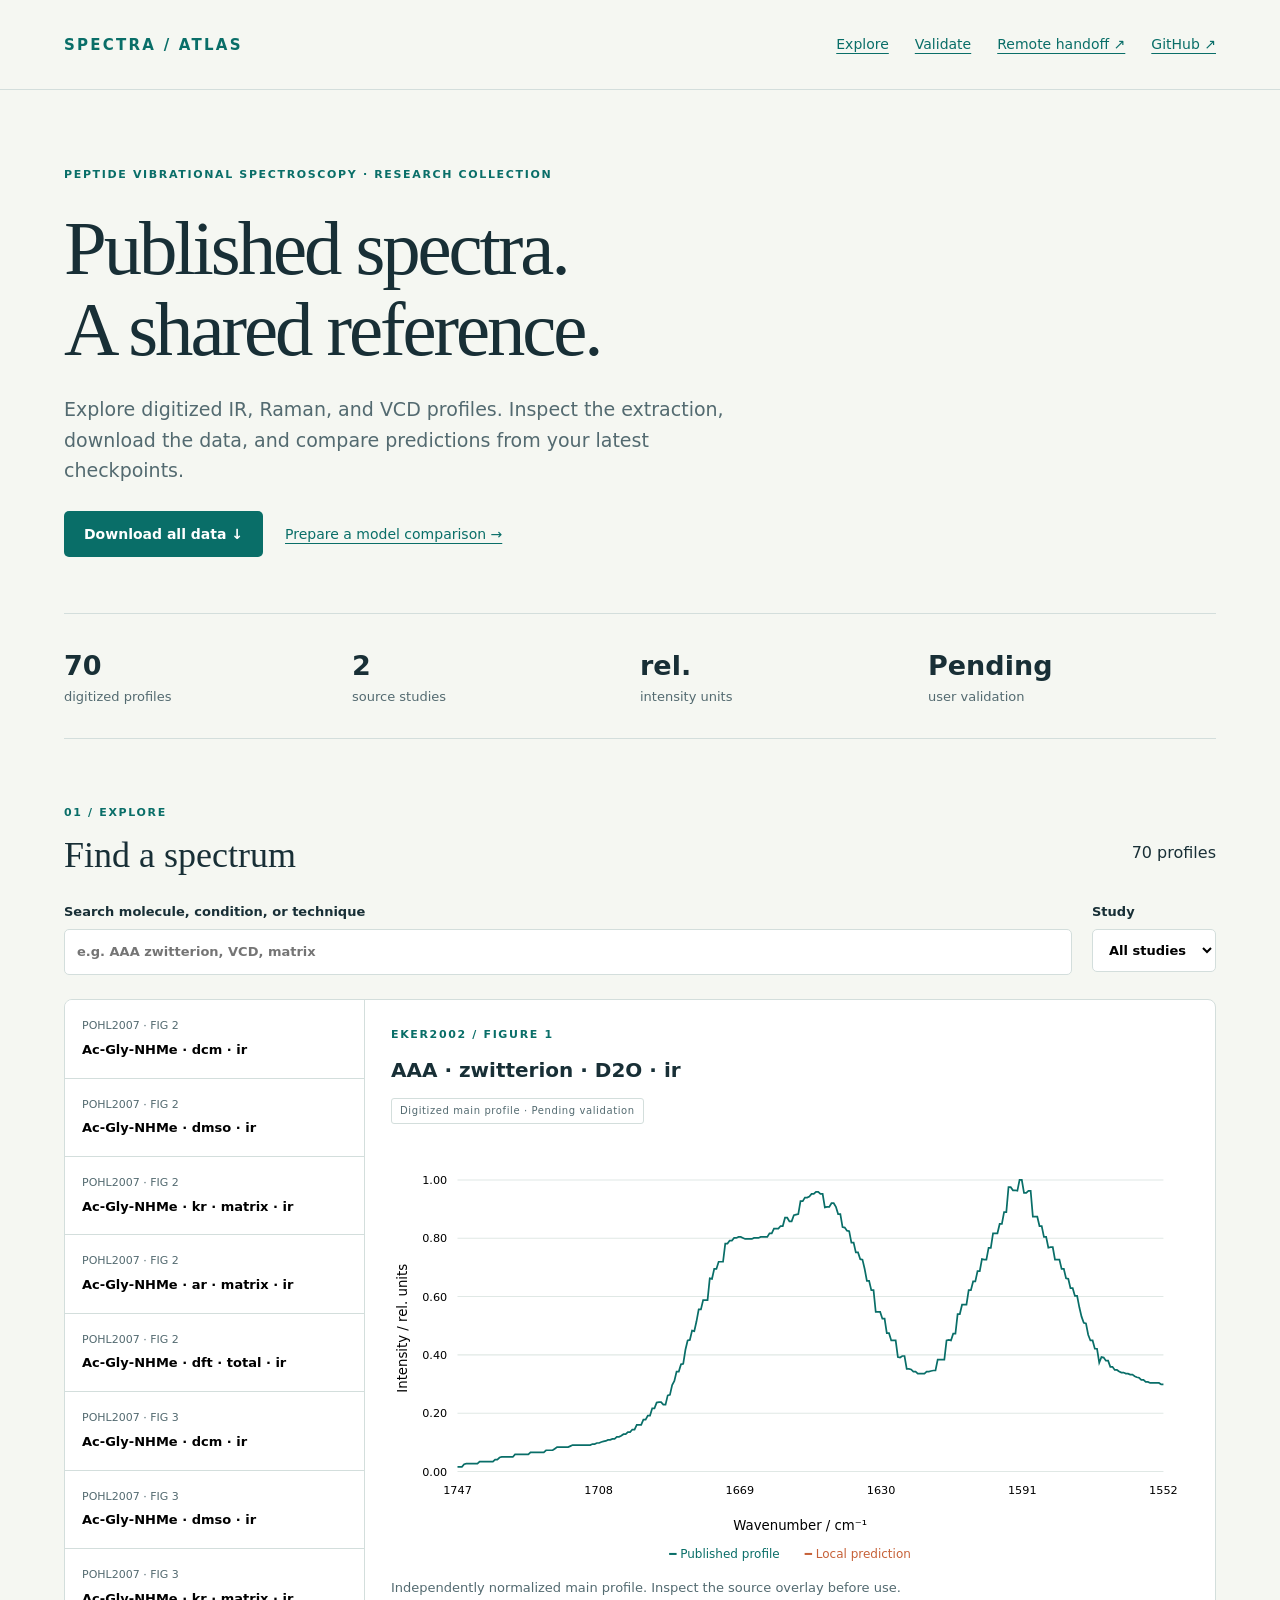
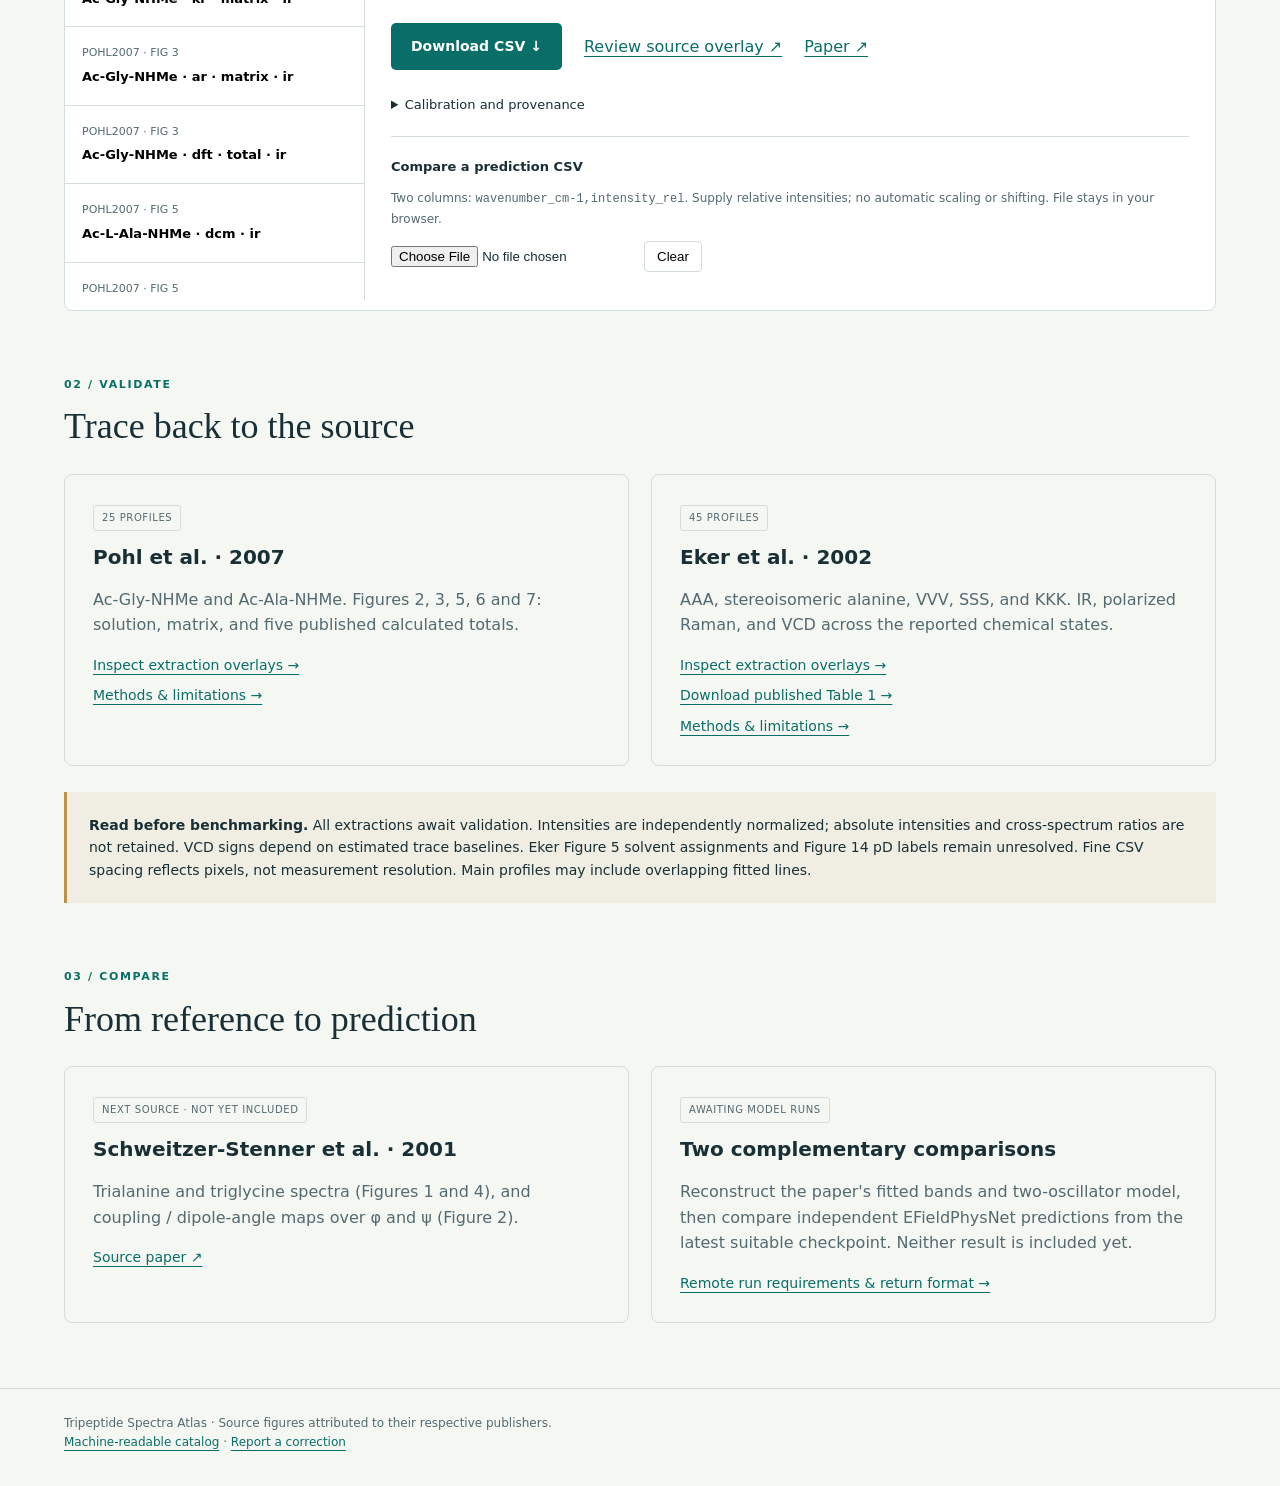
==== docs/index.html @ 213c2166 "Publish spectra atlas and remote comparison handoff" ====
<!doctype html><html lang="en"><head><meta charset="utf-8"><meta name="viewport" content="width=device-width,initial-scale=1"><title>Tripeptide Spectra Atlas</title><link rel="stylesheet" href="style.css"></head><body><header><a class="brand" href="./">SPECTRA / ATLAS</a><nav><a href="#explore">Explore</a><a href="#review">Validate</a><a href="REMOTE_HANDOFF.md">Remote handoff ↗</a><a href="https://github.com/EricBoittier/tripeptide-spectra-atlas">GitHub ↗</a></nav></header><main><section class="hero"><div class="eyebrow">PEPTIDE VIBRATIONAL SPECTROSCOPY · RESEARCH COLLECTION</div><h1>Published spectra.<br>A shared reference.</h1><p class="intro">Explore digitized IR, Raman, and VCD profiles. Inspect the extraction, download the data, and compare predictions from your latest checkpoints.</p><div class="actions"><a class="button" href="spectra-data.zip" download>Download all data ↓</a><a class="secondary" href="REMOTE_HANDOFF.md">Prepare a model comparison →</a></div><div class="stats"><div><strong>70</strong>digitized profiles</div><div><strong>2</strong>source studies</div><div><strong>rel.</strong>intensity units</div><div><strong>Pending</strong>user validation</div></div></section><section id="explore"><div class="section-head"><div><div class="eyebrow">01 / EXPLORE</div><h2>Find a spectrum</h2></div><span id="count" aria-live="polite"></span></div><div class="filters"><label>Search molecule, condition, or technique<input id="search" type="search" placeholder="e.g. AAA zwitterion, VCD, matrix"></label><label>Study<select id="study"><option value="">All studies</option><option value="eker2002">Eker 2002</option><option value="pohl2007">Pohl 2007</option></select></label></div><div class="workspace"><div class="results" id="results" role="list" aria-label="Spectra"></div><article class="viewer"><div class="eyebrow" id="source"></div><h3 id="title">Loading spectra…</h3><span class="badge" id="kind"></span><svg id="plot" viewBox="0 0 780 390" role="img" aria-label="Spectrum in relative intensity units"></svg><div class="legend"><span>━ Published profile</span><span class="prediction">━ Local prediction</span></div><p id="notes"></p><div class="actions"><a id="csv" class="button" download>Download CSV ↓</a><a id="reviewlink">Review source overlay ↗</a><a id="doi">Paper ↗</a></div><details><summary>Calibration and provenance</summary><pre id="metadata"></pre></details><div class="upload"><label for="prediction">Compare a prediction CSV</label><p>Two columns: <code>wavenumber_cm-1,intensity_rel</code>. Supply relative intensities; no automatic scaling or shifting. File stays in your browser.</p><input type="file" id="prediction" accept=".csv"><button id="clear" type="button">Clear</button><p id="uploadstatus" role="status"></p></div></article></div></section><section id="review"><div class="eyebrow">02 / VALIDATE</div><h2>Trace back to the source</h2><div class="cards"><article><span class="badge">25 PROFILES</span><h3>Pohl et al. · 2007</h3><p>Ac-Gly-NHMe and Ac-Ala-NHMe. Figures 2, 3, 5, 6 and 7: solution, matrix, and five published calculated totals.</p><a href="data/pohl2007/review.html">Inspect extraction overlays →</a><a href="data/pohl2007/README.md">Methods & limitations →</a></article><article><span class="badge">45 PROFILES</span><h3>Eker et al. · 2002</h3><p>AAA, stereoisomeric alanine, VVV, SSS, and KKK. IR, polarized Raman, and VCD across the reported chemical states.</p><a href="data/eker2002/review.html">Inspect extraction overlays →</a><a href="data/eker2002/table1_published_parameters.csv">Download published Table 1 →</a><a href="data/eker2002/README.md">Methods & limitations →</a></article></div><aside><strong>Read before benchmarking.</strong> All extractions await validation. Intensities are independently normalized; absolute intensities and cross-spectrum ratios are not retained. VCD signs depend on estimated trace baselines. Eker Figure 5 solvent assignments and Figure 14 pD labels remain unresolved. Fine CSV spacing reflects pixels, not measurement resolution. Main profiles may include overlapping fitted lines.</aside></section><section><div class="eyebrow">03 / COMPARE</div><h2>From reference to prediction</h2><div class="cards"><article><span class="badge">NEXT SOURCE · NOT YET INCLUDED</span><h3>Schweitzer-Stenner et al. · 2001</h3><p>Trialanine and triglycine spectra (Figures 1 and 4), and coupling / dipole-angle maps over φ and ψ (Figure 2).</p><a href="https://doi.org/10.1021/ja016202s">Source paper ↗</a></article><article><span class="badge">AWAITING MODEL RUNS</span><h3>Two complementary comparisons</h3><p>Reconstruct the paper's fitted bands and two-oscillator model, then compare independent EFieldPhysNet predictions from the latest suitable checkpoint. Neither result is included yet.</p><a href="REMOTE_HANDOFF.md">Remote run requirements & return format →</a></article></div></section></main><footer>Tripeptide Spectra Atlas · Source figures attributed to their respective publishers.<br><a href="catalog.json">Machine-readable catalog</a> · <a href="https://github.com/EricBoittier/tripeptide-spectra-atlas/issues">Report a correction</a></footer><script src="app.js"></script></body></html>
---- docs/style.css ----
:root{--ink:#182f36;--muted:#536a70;--line:#d3dedc;--paper:#f5f7f2;--teal:#096e68;--orange:#c66138}*{box-sizing:border-box}html{scroll-behavior:smooth}body{margin:0;background:var(--paper);color:var(--ink);font:16px/1.6 system-ui,sans-serif}header,main,footer{max-width:1380px;margin:auto;padding:0 5%}header{display:flex;align-items:center;justify-content:space-between;min-height:90px;border-bottom:1px solid var(--line);gap:20px}a{color:var(--teal);text-underline-offset:4px}.brand{font-size:15px;letter-spacing:.15em;text-decoration:none;font-weight:800}nav{display:flex;gap:26px;font-size:14px}.hero{padding:76px 0 0}.eyebrow{font-size:11px;font-weight:750;letter-spacing:.15em;color:var(--teal)}h1{font:clamp(42px,6vw,78px)/1.06 Georgia,serif;letter-spacing:-.04em;margin:24px 0}h2{font:36px/1.2 Georgia,serif;margin:12px 0 25px}h3{font-size:20px;line-height:1.4;margin:12px 0}.intro{max-width:660px;font-size:19px;color:var(--muted)}.actions{display:flex;align-items:center;gap:22px;flex-wrap:wrap;margin:25px 0}.button{display:inline-block;padding:12px 20px;background:var(--teal);color:white;text-decoration:none;border-radius:5px;font-weight:600;font-size:14px}.secondary{font-size:14px}.stats{display:grid;grid-template-columns:repeat(4,1fr);padding:30px 0;border-block:1px solid var(--line);margin-top:56px}.stats div{font-size:13px;color:var(--muted)}.stats strong{display:block;font-size:27px;color:var(--ink);font-weight:550}section{padding-top:65px}.section-head{display:flex;justify-content:space-between;align-items:center}.filters{display:flex;gap:20px;margin:0 0 24px}.filters label:first-child{flex:1}label{font-size:13px;font-weight:650;display:block}input[type=search],select{display:block;width:100%;padding:12px;background:white;border:1px solid var(--line);border-radius:5px;font:inherit;margin-top:6px}.workspace{display:grid;grid-template-columns:300px minmax(0,1fr);border:1px solid var(--line);background:white;border-radius:8px;overflow:hidden}.results{max-height:900px;overflow:auto;border-right:1px solid var(--line)}.result{display:block;width:100%;text-align:left;padding:17px;border:0;border-bottom:1px solid var(--line);background:white;font:inherit;cursor:pointer}.result small{display:block;color:var(--muted);font-size:11px;margin-bottom:5px}.result strong{display:block;font-size:13px;overflow-wrap:anywhere}.result[aria-current=true]{background:#e4f1ea;box-shadow:inset 4px 0 var(--teal)}.viewer{padding:26px;min-width:0}#plot{width:100%;height:auto;margin-top:15px}.badge{display:inline-block;font-size:10px;letter-spacing:.06em;border:1px solid var(--line);border-radius:3px;padding:4px 8px;color:var(--muted)}.legend{display:flex;gap:25px;justify-content:center;font-size:12px;color:var(--teal)}.prediction{color:var(--orange)}#notes{font-size:13px;color:var(--muted)}pre{font-size:11px;overflow:auto;max-height:220px;white-space:pre-wrap}summary{cursor:pointer;font-size:13px}.upload{border-top:1px solid var(--line);margin-top:20px;padding-top:20px}.upload p{font-size:12px;color:var(--muted)}button{cursor:pointer}#clear{padding:7px 12px;border:1px solid var(--line);background:white;border-radius:4px}.cards{display:grid;grid-template-columns:1fr 1fr;gap:22px}.cards article{padding:28px;border:1px solid var(--line);border-radius:8px}.cards p{color:var(--muted)}.cards a{display:block;font-size:14px;margin-top:8px}aside{margin-top:26px;padding:22px;border-left:3px solid #bd9247;background:#f0eee3;font-size:14px}footer{margin-top:65px;padding-top:25px;padding-bottom:35px;border-top:1px solid var(--line);font-size:12px;color:var(--muted)}:focus-visible{outline:3px solid #d08634;outline-offset:3px}@media(max-width:800px){header{align-items:flex-start;padding-top:20px;padding-bottom:20px;flex-direction:column}nav{gap:14px;flex-wrap:wrap}.workspace,.cards{grid-template-columns:1fr}.results{max-height:240px;border-right:0;border-bottom:1px solid var(--line)}.viewer{padding:18px}.stats{grid-template-columns:1fr 1fr;gap:20px}.filters{flex-direction:column}.hero{padding-top:40px}h2{font-size:29px}input[type=file]{max-width:100%}}
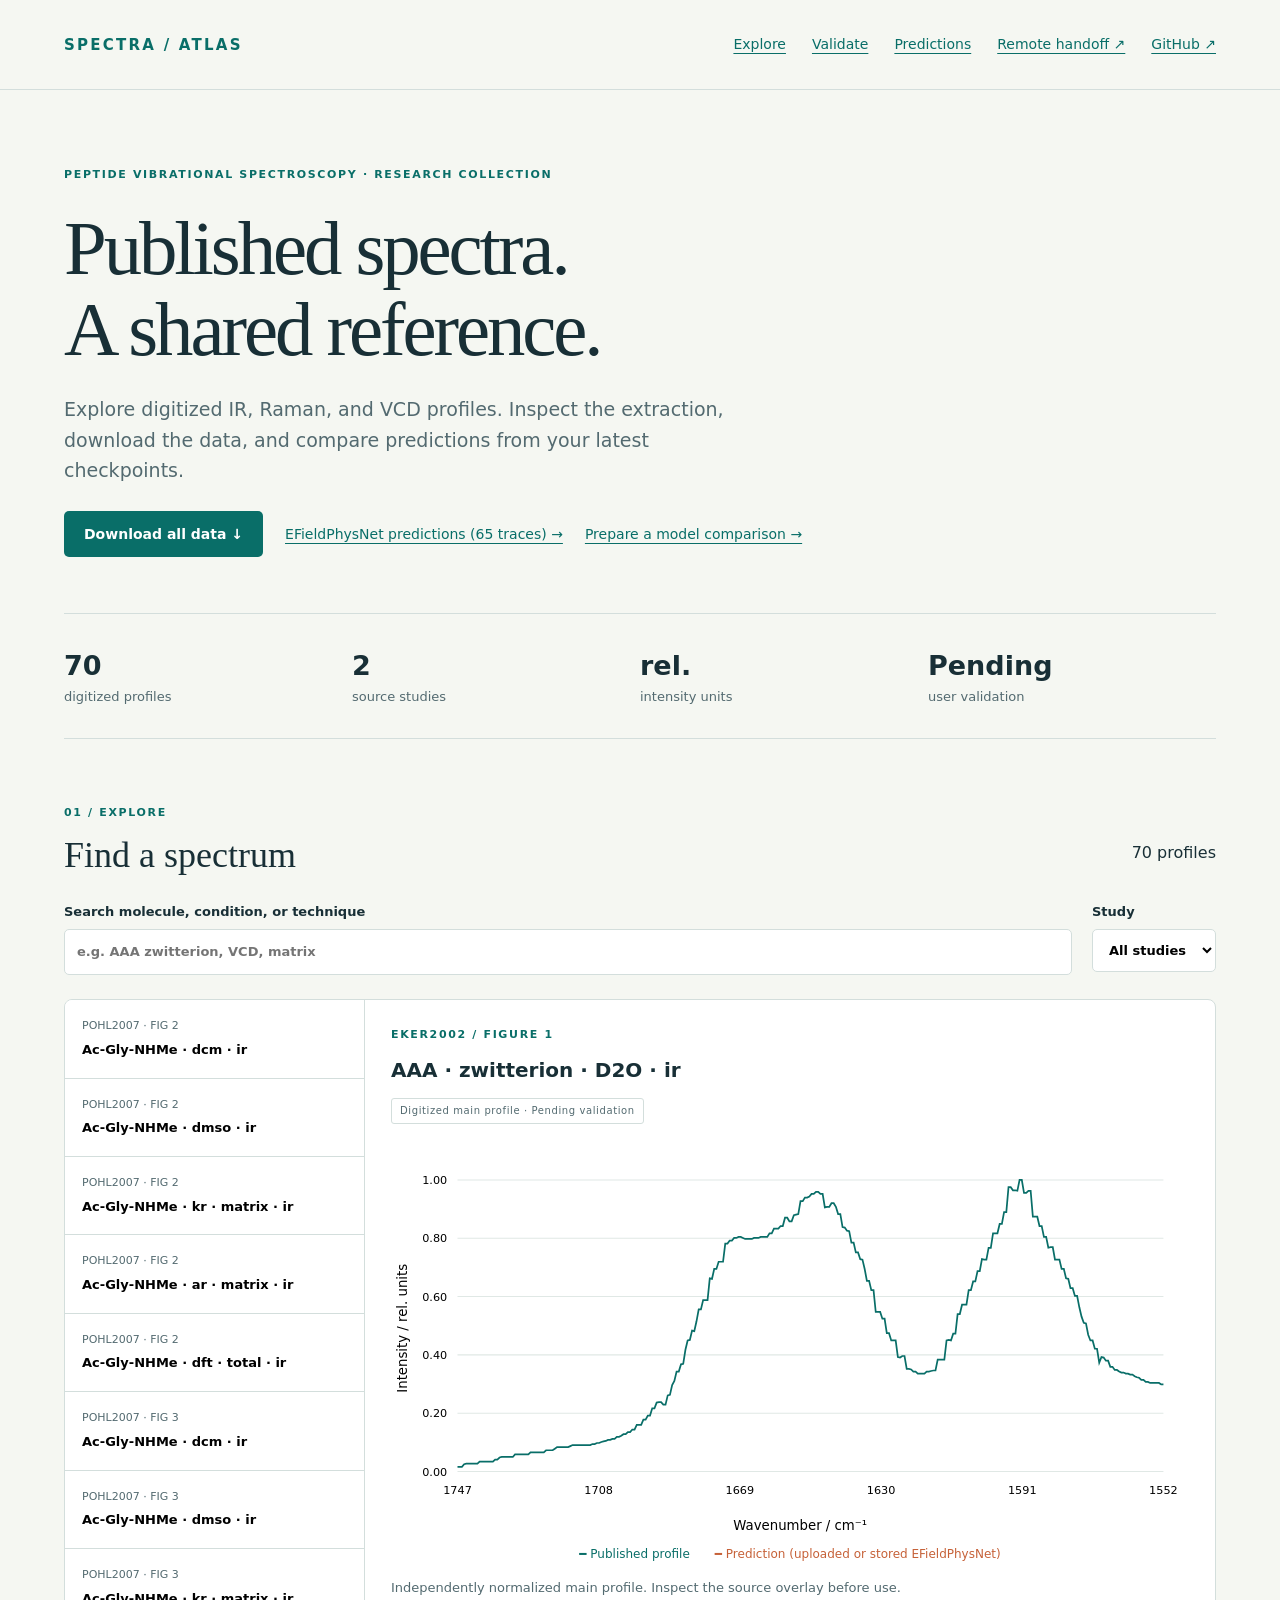
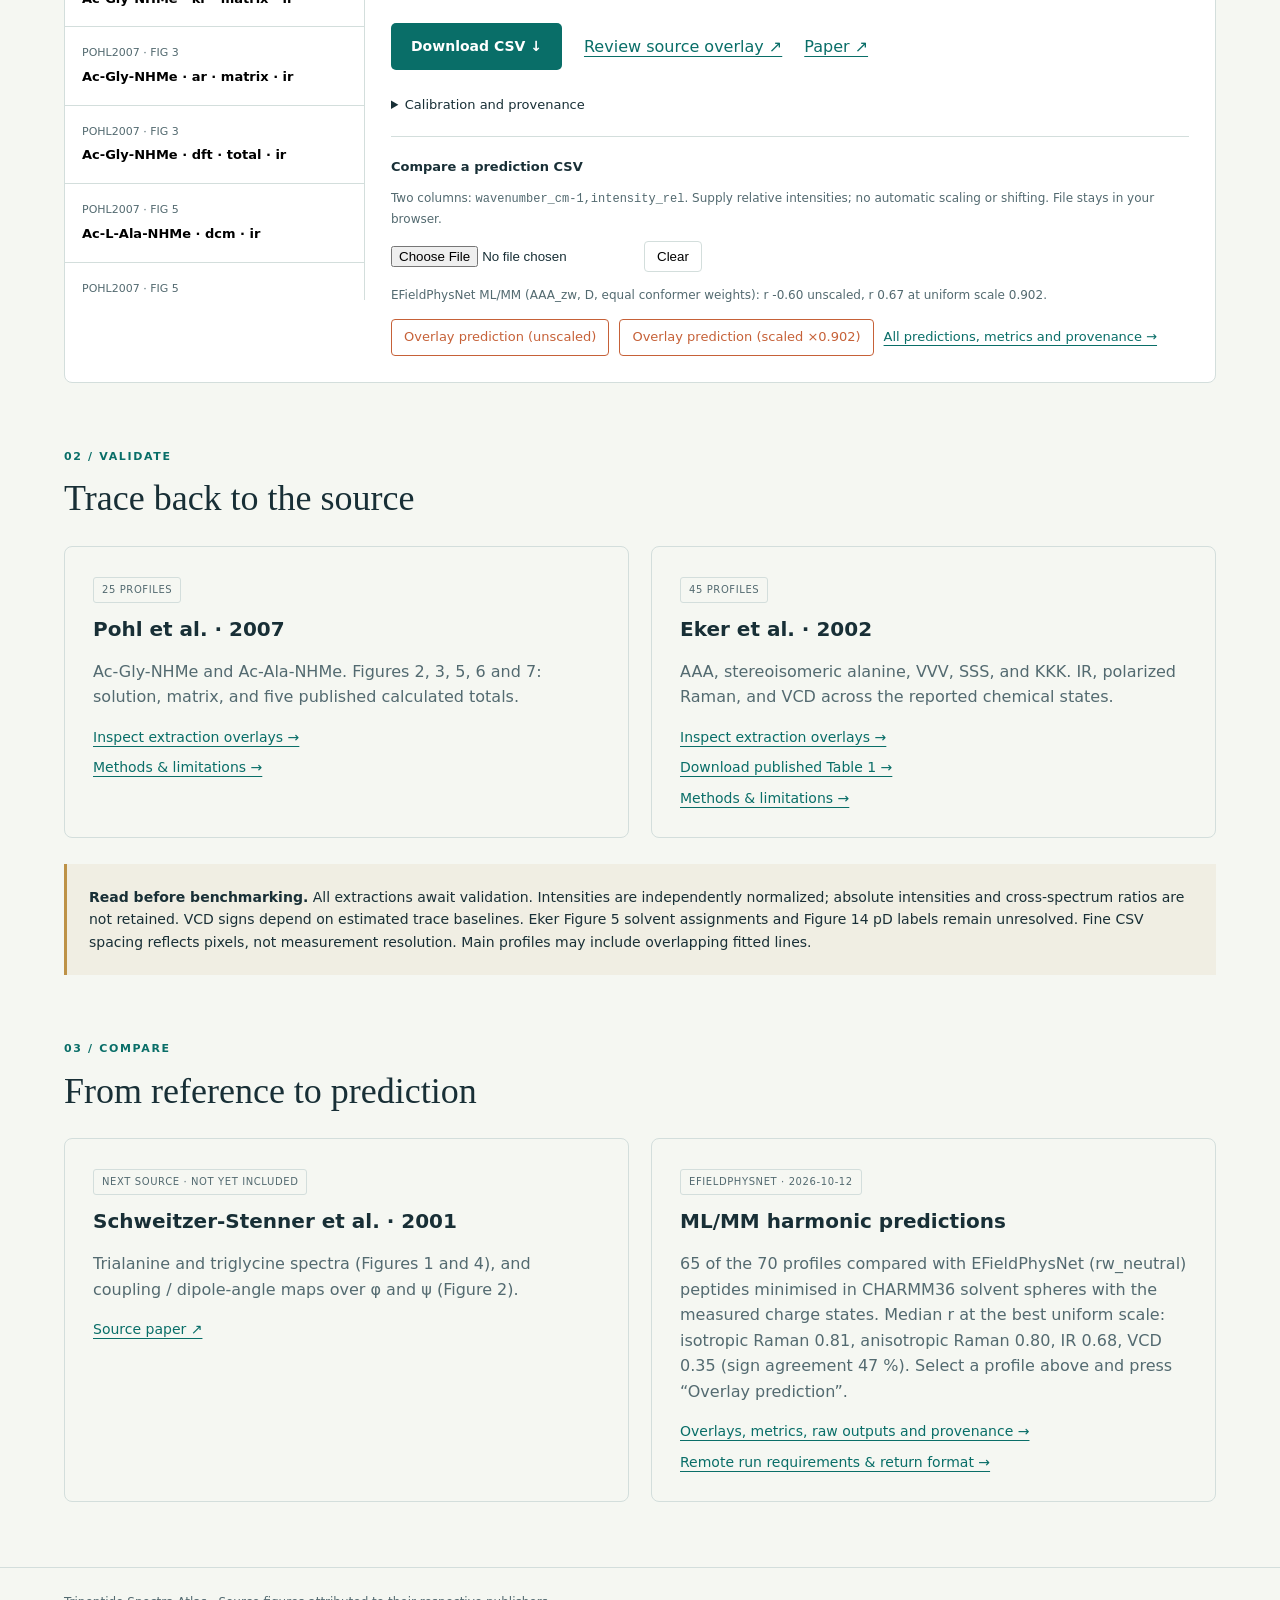
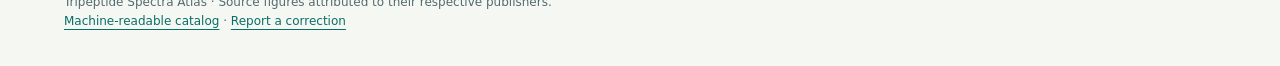
==== commit 660aade0: "Add EFieldPhysNet ML/MM predictions, overlays and library snapshot results/efieldphysnet_mlmm_202610" ====
--- a/docs/index.html
+++ b/docs/index.html
@@ -1 +1 @@
-<!doctype html><html lang="en"><head><meta charset="utf-8"><meta name="viewport" content="width=device-width,initial-scale=1"><title>Tripeptide Spectra Atlas</title><link rel="stylesheet" href="style.css"></head><body><header><a class="brand" href="./">SPECTRA / ATLAS</a><nav><a href="#explore">Explore</a><a href="#review">Validate</a><a href="REMOTE_HANDOFF.md">Remote handoff ↗</a><a href="https://github.com/EricBoittier/tripeptide-spectra-atlas">GitHub ↗</a></nav></header><main><section class="hero"><div class="eyebrow">PEPTIDE VIBRATIONAL SPECTROSCOPY · RESEARCH COLLECTION</div><h1>Published spectra.<br>A shared reference.</h1><p class="intro">Explore digitized IR, Raman, and VCD profiles. Inspect the extraction, download the data, and compare predictions from your latest checkpoints.</p><div class="actions"><a class="button" href="spectra-data.zip" download>Download all data ↓</a><a class="secondary" href="REMOTE_HANDOFF.md">Prepare a model comparison →</a></div><div class="stats"><div><strong>70</strong>digitized profiles</div><div><strong>2</strong>source studies</div><div><strong>rel.</strong>intensity units</div><div><strong>Pending</strong>user validation</div></div></section><section id="explore"><div class="section-head"><div><div class="eyebrow">01 / EXPLORE</div><h2>Find a spectrum</h2></div><span id="count" aria-live="polite"></span></div><div class="filters"><label>Search molecule, condition, or technique<input id="search" type="search" placeholder="e.g. AAA zwitterion, VCD, matrix"></label><label>Study<select id="study"><option value="">All studies</option><option value="eker2002">Eker 2002</option><option value="pohl2007">Pohl 2007</option></select></label></div><div class="workspace"><div class="results" id="results" role="list" aria-label="Spectra"></div><article class="viewer"><div class="eyebrow" id="source"></div><h3 id="title">Loading spectra…</h3><span class="badge" id="kind"></span><svg id="plot" viewBox="0 0 780 390" role="img" aria-label="Spectrum in relative intensity units"></svg><div class="legend"><span>━ Published profile</span><span class="prediction">━ Local prediction</span></div><p id="notes"></p><div class="actions"><a id="csv" class="button" download>Download CSV ↓</a><a id="reviewlink">Review source overlay ↗</a><a id="doi">Paper ↗</a></div><details><summary>Calibration and provenance</summary><pre id="metadata"></pre></details><div class="upload"><label for="prediction">Compare a prediction CSV</label><p>Two columns: <code>wavenumber_cm-1,intensity_rel</code>. Supply relative intensities; no automatic scaling or shifting. File stays in your browser.</p><input type="file" id="prediction" accept=".csv"><button id="clear" type="button">Clear</button><p id="uploadstatus" role="status"></p></div></article></div></section><section id="review"><div class="eyebrow">02 / VALIDATE</div><h2>Trace back to the source</h2><div class="cards"><article><span class="badge">25 PROFILES</span><h3>Pohl et al. · 2007</h3><p>Ac-Gly-NHMe and Ac-Ala-NHMe. Figures 2, 3, 5, 6 and 7: solution, matrix, and five published calculated totals.</p><a href="data/pohl2007/review.html">Inspect extraction overlays →</a><a href="data/pohl2007/README.md">Methods & limitations →</a></article><article><span class="badge">45 PROFILES</span><h3>Eker et al. · 2002</h3><p>AAA, stereoisomeric alanine, VVV, SSS, and KKK. IR, polarized Raman, and VCD across the reported chemical states.</p><a href="data/eker2002/review.html">Inspect extraction overlays →</a><a href="data/eker2002/table1_published_parameters.csv">Download published Table 1 →</a><a href="data/eker2002/README.md">Methods & limitations →</a></article></div><aside><strong>Read before benchmarking.</strong> All extractions await validation. Intensities are independently normalized; absolute intensities and cross-spectrum ratios are not retained. VCD signs depend on estimated trace baselines. Eker Figure 5 solvent assignments and Figure 14 pD labels remain unresolved. Fine CSV spacing reflects pixels, not measurement resolution. Main profiles may include overlapping fitted lines.</aside></section><section><div class="eyebrow">03 / COMPARE</div><h2>From reference to prediction</h2><div class="cards"><article><span class="badge">NEXT SOURCE · NOT YET INCLUDED</span><h3>Schweitzer-Stenner et al. · 2001</h3><p>Trialanine and triglycine spectra (Figures 1 and 4), and coupling / dipole-angle maps over φ and ψ (Figure 2).</p><a href="https://doi.org/10.1021/ja016202s">Source paper ↗</a></article><article><span class="badge">AWAITING MODEL RUNS</span><h3>Two complementary comparisons</h3><p>Reconstruct the paper's fitted bands and two-oscillator model, then compare independent EFieldPhysNet predictions from the latest suitable checkpoint. Neither result is included yet.</p><a href="REMOTE_HANDOFF.md">Remote run requirements & return format →</a></article></div></section></main><footer>Tripeptide Spectra Atlas · Source figures attributed to their respective publishers.<br><a href="catalog.json">Machine-readable catalog</a> · <a href="https://github.com/EricBoittier/tripeptide-spectra-atlas/issues">Report a correction</a></footer><script src="app.js"></script></body></html>
+<!doctype html><html lang="en"><head><meta charset="utf-8"><meta name="viewport" content="width=device-width,initial-scale=1"><title>Tripeptide Spectra Atlas</title><link rel="stylesheet" href="style.css"></head><body><header><a class="brand" href="./">SPECTRA / ATLAS</a><nav><a href="#explore">Explore</a><a href="#review">Validate</a><a href="results.html">Predictions</a><a href="REMOTE_HANDOFF.md">Remote handoff ↗</a><a href="https://github.com/EricBoittier/tripeptide-spectra-atlas">GitHub ↗</a></nav></header><main><section class="hero"><div class="eyebrow">PEPTIDE VIBRATIONAL SPECTROSCOPY · RESEARCH COLLECTION</div><h1>Published spectra.<br>A shared reference.</h1><p class="intro">Explore digitized IR, Raman, and VCD profiles. Inspect the extraction, download the data, and compare predictions from your latest checkpoints.</p><div class="actions"><a class="button" href="spectra-data.zip" download>Download all data ↓</a><a class="secondary" href="results.html">EFieldPhysNet predictions (65 traces) →</a><a class="secondary" href="REMOTE_HANDOFF.md">Prepare a model comparison →</a></div><div class="stats"><div><strong>70</strong>digitized profiles</div><div><strong>2</strong>source studies</div><div><strong>rel.</strong>intensity units</div><div><strong>Pending</strong>user validation</div></div></section><section id="explore"><div class="section-head"><div><div class="eyebrow">01 / EXPLORE</div><h2>Find a spectrum</h2></div><span id="count" aria-live="polite"></span></div><div class="filters"><label>Search molecule, condition, or technique<input id="search" type="search" placeholder="e.g. AAA zwitterion, VCD, matrix"></label><label>Study<select id="study"><option value="">All studies</option><option value="eker2002">Eker 2002</option><option value="pohl2007">Pohl 2007</option></select></label></div><div class="workspace"><div class="results" id="results" role="list" aria-label="Spectra"></div><article class="viewer"><div class="eyebrow" id="source"></div><h3 id="title">Loading spectra…</h3><span class="badge" id="kind"></span><svg id="plot" viewBox="0 0 780 390" role="img" aria-label="Spectrum in relative intensity units"></svg><div class="legend"><span>━ Published profile</span><span class="prediction">━ Prediction (uploaded or stored EFieldPhysNet)</span></div><p id="notes"></p><div class="actions"><a id="csv" class="button" download>Download CSV ↓</a><a id="reviewlink">Review source overlay ↗</a><a id="doi">Paper ↗</a></div><details><summary>Calibration and provenance</summary><pre id="metadata"></pre></details><div class="upload"><label for="prediction">Compare a prediction CSV</label><p>Two columns: <code>wavenumber_cm-1,intensity_rel</code>. Supply relative intensities; no automatic scaling or shifting. File stays in your browser.</p><input type="file" id="prediction" accept=".csv"><button id="clear" type="button">Clear</button><p id="uploadstatus" role="status"></p><div id="modelpred" class="modelpred"></div></div></article></div></section><section id="review"><div class="eyebrow">02 / VALIDATE</div><h2>Trace back to the source</h2><div class="cards"><article><span class="badge">25 PROFILES</span><h3>Pohl et al. · 2007</h3><p>Ac-Gly-NHMe and Ac-Ala-NHMe. Figures 2, 3, 5, 6 and 7: solution, matrix, and five published calculated totals.</p><a href="data/pohl2007/review.html">Inspect extraction overlays →</a><a href="data/pohl2007/README.md">Methods & limitations →</a></article><article><span class="badge">45 PROFILES</span><h3>Eker et al. · 2002</h3><p>AAA, stereoisomeric alanine, VVV, SSS, and KKK. IR, polarized Raman, and VCD across the reported chemical states.</p><a href="data/eker2002/review.html">Inspect extraction overlays →</a><a href="data/eker2002/table1_published_parameters.csv">Download published Table 1 →</a><a href="data/eker2002/README.md">Methods & limitations →</a></article></div><aside><strong>Read before benchmarking.</strong> All extractions await validation. Intensities are independently normalized; absolute intensities and cross-spectrum ratios are not retained. VCD signs depend on estimated trace baselines. Eker Figure 5 solvent assignments and Figure 14 pD labels remain unresolved. Fine CSV spacing reflects pixels, not measurement resolution. Main profiles may include overlapping fitted lines.</aside></section><section><div class="eyebrow">03 / COMPARE</div><h2>From reference to prediction</h2><div class="cards"><article><span class="badge">NEXT SOURCE · NOT YET INCLUDED</span><h3>Schweitzer-Stenner et al. · 2001</h3><p>Trialanine and triglycine spectra (Figures 1 and 4), and coupling / dipole-angle maps over φ and ψ (Figure 2).</p><a href="https://doi.org/10.1021/ja016202s">Source paper ↗</a></article><article><span class="badge">EFIELDPHYSNET · 2026-10-12</span><h3>ML/MM harmonic predictions</h3><p>65 of the 70 profiles compared with EFieldPhysNet (rw_neutral) peptides minimised in CHARMM36 solvent spheres with the measured charge states. Median r at the best uniform scale: isotropic Raman 0.81, anisotropic Raman 0.80, IR 0.68, VCD 0.35 (sign agreement 47 %). Select a profile above and press “Overlay prediction”.</p><a href="results.html">Overlays, metrics, raw outputs and provenance →</a><a href="REMOTE_HANDOFF.md">Remote run requirements & return format →</a></article></div></section></main><footer>Tripeptide Spectra Atlas · Source figures attributed to their respective publishers.<br><a href="catalog.json">Machine-readable catalog</a> · <a href="https://github.com/EricBoittier/tripeptide-spectra-atlas/issues">Report a correction</a></footer><script src="app.js"></script></body></html>
--- a/docs/style.css
+++ b/docs/style.css
@@ -1 +1,3 @@
 :root{--ink:#182f36;--muted:#536a70;--line:#d3dedc;--paper:#f5f7f2;--teal:#096e68;--orange:#c66138}*{box-sizing:border-box}html{scroll-behavior:smooth}body{margin:0;background:var(--paper);color:var(--ink);font:16px/1.6 system-ui,sans-serif}header,main,footer{max-width:1380px;margin:auto;padding:0 5%}header{display:flex;align-items:center;justify-content:space-between;min-height:90px;border-bottom:1px solid var(--line);gap:20px}a{color:var(--teal);text-underline-offset:4px}.brand{font-size:15px;letter-spacing:.15em;text-decoration:none;font-weight:800}nav{display:flex;gap:26px;font-size:14px}.hero{padding:76px 0 0}.eyebrow{font-size:11px;font-weight:750;letter-spacing:.15em;color:var(--teal)}h1{font:clamp(42px,6vw,78px)/1.06 Georgia,serif;letter-spacing:-.04em;margin:24px 0}h2{font:36px/1.2 Georgia,serif;margin:12px 0 25px}h3{font-size:20px;line-height:1.4;margin:12px 0}.intro{max-width:660px;font-size:19px;color:var(--muted)}.actions{display:flex;align-items:center;gap:22px;flex-wrap:wrap;margin:25px 0}.button{display:inline-block;padding:12px 20px;background:var(--teal);color:white;text-decoration:none;border-radius:5px;font-weight:600;font-size:14px}.secondary{font-size:14px}.stats{display:grid;grid-template-columns:repeat(4,1fr);padding:30px 0;border-block:1px solid var(--line);margin-top:56px}.stats div{font-size:13px;color:var(--muted)}.stats strong{display:block;font-size:27px;color:var(--ink);font-weight:550}section{padding-top:65px}.section-head{display:flex;justify-content:space-between;align-items:center}.filters{display:flex;gap:20px;margin:0 0 24px}.filters label:first-child{flex:1}label{font-size:13px;font-weight:650;display:block}input[type=search],select{display:block;width:100%;padding:12px;background:white;border:1px solid var(--line);border-radius:5px;font:inherit;margin-top:6px}.workspace{display:grid;grid-template-columns:300px minmax(0,1fr);border:1px solid var(--line);background:white;border-radius:8px;overflow:hidden}.results{max-height:900px;overflow:auto;border-right:1px solid var(--line)}.result{display:block;width:100%;text-align:left;padding:17px;border:0;border-bottom:1px solid var(--line);background:white;font:inherit;cursor:pointer}.result small{display:block;color:var(--muted);font-size:11px;margin-bottom:5px}.result strong{display:block;font-size:13px;overflow-wrap:anywhere}.result[aria-current=true]{background:#e4f1ea;box-shadow:inset 4px 0 var(--teal)}.viewer{padding:26px;min-width:0}#plot{width:100%;height:auto;margin-top:15px}.badge{display:inline-block;font-size:10px;letter-spacing:.06em;border:1px solid var(--line);border-radius:3px;padding:4px 8px;color:var(--muted)}.legend{display:flex;gap:25px;justify-content:center;font-size:12px;color:var(--teal)}.prediction{color:var(--orange)}#notes{font-size:13px;color:var(--muted)}pre{font-size:11px;overflow:auto;max-height:220px;white-space:pre-wrap}summary{cursor:pointer;font-size:13px}.upload{border-top:1px solid var(--line);margin-top:20px;padding-top:20px}.upload p{font-size:12px;color:var(--muted)}button{cursor:pointer}#clear{padding:7px 12px;border:1px solid var(--line);background:white;border-radius:4px}.cards{display:grid;grid-template-columns:1fr 1fr;gap:22px}.cards article{padding:28px;border:1px solid var(--line);border-radius:8px}.cards p{color:var(--muted)}.cards a{display:block;font-size:14px;margin-top:8px}aside{margin-top:26px;padding:22px;border-left:3px solid #bd9247;background:#f0eee3;font-size:14px}footer{margin-top:65px;padding-top:25px;padding-bottom:35px;border-top:1px solid var(--line);font-size:12px;color:var(--muted)}:focus-visible{outline:3px solid #d08634;outline-offset:3px}@media(max-width:800px){header{align-items:flex-start;padding-top:20px;padding-bottom:20px;flex-direction:column}nav{gap:14px;flex-wrap:wrap}.workspace,.cards{grid-template-columns:1fr}.results{max-height:240px;border-right:0;border-bottom:1px solid var(--line)}.viewer{padding:18px}.stats{grid-template-columns:1fr 1fr;gap:20px}.filters{flex-direction:column}.hero{padding-top:40px}h2{font-size:29px}input[type=file]{max-width:100%}}
+
+.modelpred{margin-top:14px;display:flex;flex-wrap:wrap;gap:10px;align-items:center}.modelpred p{width:100%;margin:0 0 4px}.modelpred .pred{padding:7px 12px;border:1px solid var(--orange);color:var(--orange);background:white;border-radius:4px;font:inherit;font-size:13px}.modelpred a{font-size:13px}
